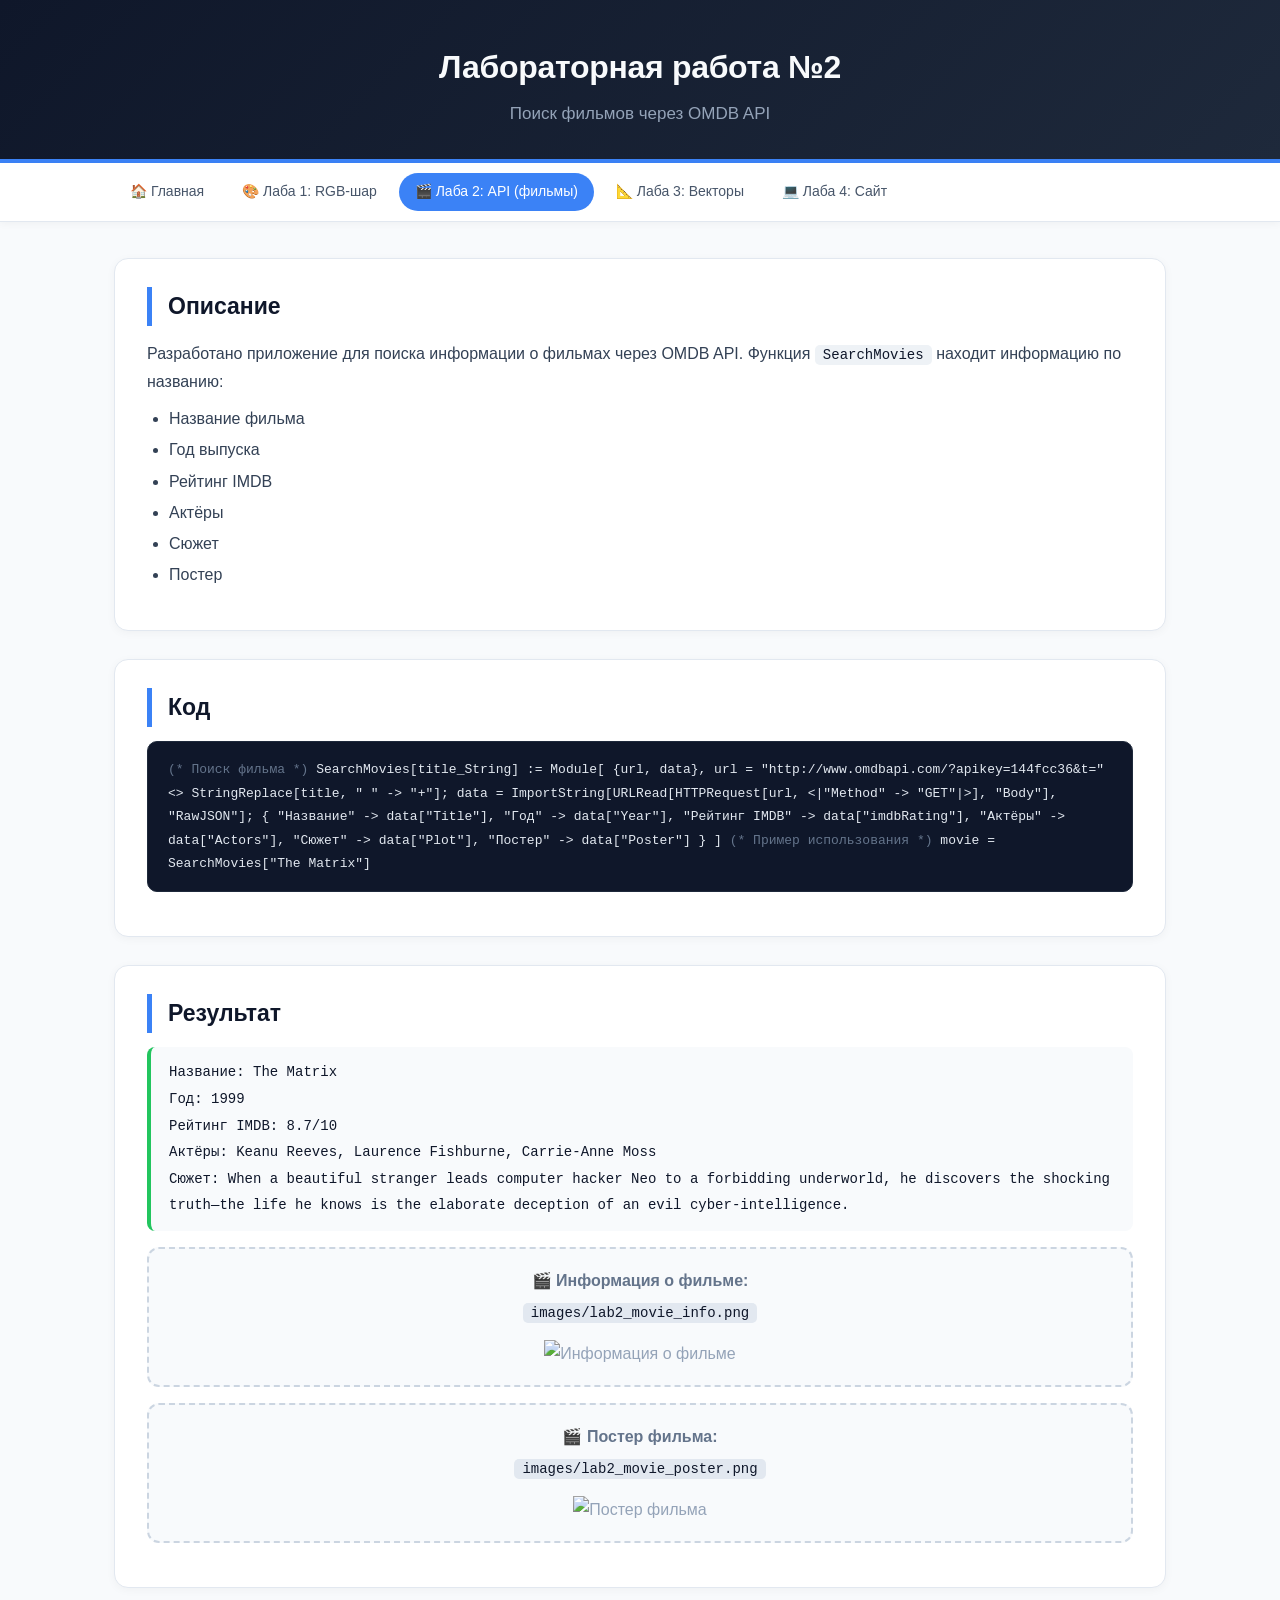
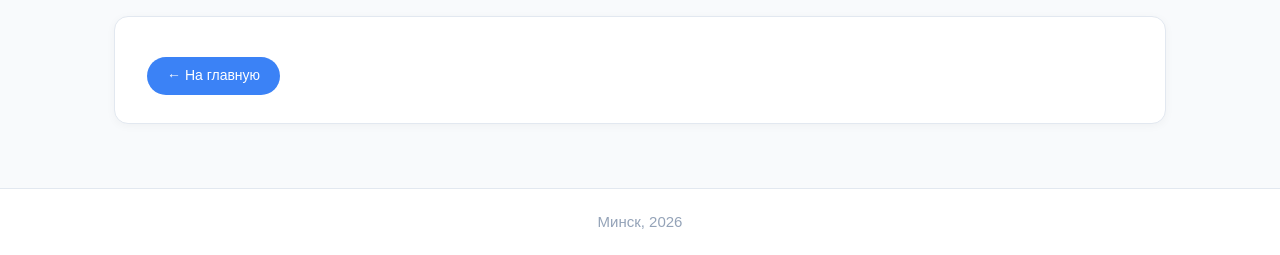
==== lab2.html @ f2b125ef "Add files via upload" ====
<!DOCTYPE html>
<html lang="ru">
<head>
    <meta charset="UTF-8" />
    <meta name="viewport" content="width=device-width, initial-scale=1.0" />
    <title>Лаба 2 — API фильмы</title>
    <link rel="stylesheet" href="style.css" />
</head>
<body>

    <header>
        <div class="container">
            <h1>Лабораторная работа №2</h1>
            <p class="subtitle">Поиск фильмов через OMDB API</p>
        </div>
    </header>

    <nav>
        <div class="container">
            <a href="index.html">🏠 Главная</a>
            <a href="lab1.html">🎨 Лаба 1: RGB-шар</a>
            <a href="lab2.html" class="active">🎬 Лаба 2: API (фильмы)</a>
            <a href="lab3.html">📐 Лаба 3: Векторы</a>
            <a href="lab4.html">💻 Лаба 4: Сайт</a>
        </div>
    </nav>

    <main>
        <div class="container">

            <section>
                <h2>Описание</h2>
                <p>
                    Разработано приложение для поиска информации о фильмах через OMDB API.
                    Функция <code>SearchMovies</code> находит информацию по названию:
                </p>
                <ul>
                    <li>Название фильма</li>
                    <li>Год выпуска</li>
                    <li>Рейтинг IMDB</li>
                    <li>Актёры</li>
                    <li>Сюжет</li>
                    <li>Постер</li>
                </ul>
            </section>

            <section>
                <h2>Код</h2>
                <div class="code-block">
                    <span class="comment">(* Поиск фильма *)</span>
                    SearchMovies[title_String] := Module[
                      {url, data},
                      url = "http://www.omdbapi.com/?apikey=144fcc36&t=" <> StringReplace[title, " " -> "+"];
                      data = ImportString[URLRead[HTTPRequest[url, &lt;|"Method" -> "GET"|&gt;], "Body"], "RawJSON"];
                      {
                        "Название" -> data["Title"],
                        "Год" -> data["Year"],
                        "Рейтинг IMDB" -> data["imdbRating"],
                        "Актёры" -> data["Actors"],
                        "Сюжет" -> data["Plot"],
                        "Постер" -> data["Poster"]
                      }
                    ]

                    <span class="comment">(* Пример использования *)</span>
                    movie = SearchMovies["The Matrix"]
                </div>
            </section>

            <section>
                <h2>Результат</h2>

                <div class="result-block">
                    Название: The Matrix<br />
                    Год: 1999<br />
                    Рейтинг IMDB: 8.7/10<br />
                    Актёры: Keanu Reeves, Laurence Fishburne, Carrie-Anne Moss<br />
                    Сюжет: When a beautiful stranger leads computer hacker Neo to a forbidding underworld, he discovers the shocking truth—the life he knows is the elaborate deception of an evil cyber-intelligence.
                </div>

                <!-- СЮДА ВСТАВЬ КАРТИНКУ! -->
                <div class="image-placeholder">
                    <p>🎬 <strong>Информация о фильме:</strong></p>
                    <p><code>images/lab2_movie_info.png</code></p>
                    <img src="images/lab2_movie_info.png" alt="Информация о фильме" style="max-width:100%; margin-top:10px;" />
                </div>


                <div class="image-placeholder">
                    <p>🎬 <strong>Постер фильма:</strong></p>
                    <p><code>images/lab2_movie_poster.png</code></p>
                    <img src="images/lab2_movie_poster.png" alt="Постер фильма" style="max-width:100%; margin-top:10px;" />
                </div>
            </section>

            <section>
                <a href="index.html" class="btn">← На главную</a>
            </section>

        </div>
    </main>

    <footer>
        <div class="container">
            <p>Минск, 2026</p>
        </div>
    </footer>

</body>
</html>
---- style.css ----
/* ============================================================
   БАЗОВЫЕ СТИЛИ
   ============================================================ */

* {
    margin: 0;
    padding: 0;
    box-sizing: border-box;
}

body {
    font-family: 'Segoe UI', -apple-system, BlinkMacSystemFont, sans-serif;
    background: #f8fafc;
    color: #0f172a;
    line-height: 1.7;
}

.container {
    max-width: 1100px;
    margin: 0 auto;
    padding: 0 24px;
}

/* ============================================================
   ШАПКА
   ============================================================ */

header {
    background: linear-gradient(135deg, #0f172a 0%, #1e293b 100%);
    color: #f8fafc;
    padding: 40px 0 30px;
    text-align: center;
    border-bottom: 4px solid #3b82f6;
}

header h1 {
    font-size: 32px;
    font-weight: 700;
    letter-spacing: -0.3px;
}

header .subtitle {
    font-size: 17px;
    color: #94a3b8;
    margin-top: 6px;
}

/* ============================================================
   НАВИГАЦИЯ
   ============================================================ */

nav {
    background: #ffffff;
    border-bottom: 1px solid #e2e8f0;
    padding: 10px 0;
    box-shadow: 0 2px 8px rgba(0,0,0,0.04);
    position: sticky;
    top: 0;
    z-index: 10;
}

nav .container {
    display: flex;
    flex-wrap: wrap;
    gap: 6px;
}

nav a {
    padding: 7px 16px;
    border-radius: 30px;
    color: #475569;
    text-decoration: none;
    font-size: 14px;
    font-weight: 500;
    transition: all 0.2s;
}

nav a:hover {
    background: #e2e8f0;
    color: #0f172a;
}

nav a.active {
    background: #3b82f6;
    color: #ffffff;
}

nav a.active:hover {
    background: #2563eb;
}

/* ============================================================
   ОСНОВНОЙ КОНТЕНТ
   ============================================================ */

main {
    padding: 36px 0;
}

section {
    background: #ffffff;
    border-radius: 14px;
    padding: 28px 32px;
    margin-bottom: 28px;
    box-shadow: 0 2px 10px rgba(0,0,0,0.04);
    border: 1px solid #e2e8f0;
}

section h2 {
    font-size: 23px;
    font-weight: 700;
    color: #0f172a;
    margin-bottom: 14px;
    border-left: 5px solid #3b82f6;
    padding-left: 16px;
}

section h3 {
    font-size: 18px;
    font-weight: 600;
    color: #1e293b;
    margin: 18px 0 10px;
}

section p {
    margin-bottom: 10px;
    color: #334155;
}

section ul {
    padding-left: 22px;
    margin: 8px 0 14px;
}

section ul li {
    margin-bottom: 4px;
    color: #334155;
}

code {
    background: #eef2f6;
    padding: 2px 8px;
    border-radius: 5px;
    font-size: 14px;
    font-family: 'Courier New', monospace;
    color: #0f172a;
}

/* ============================================================
   БЛОКИ КОДА
   ============================================================ */

.code-block {
    background: #0f172a;
    color: #e2e8f0;
    padding: 16px 20px;
    border-radius: 10px;
    font-family: 'Courier New', monospace;
    font-size: 13px;
    line-height: 1.8;
    overflow-x: auto;
    margin: 10px 0 16px;
    border: 1px solid #1e293b;
}

.code-block .comment {
    color: #64748b;
}

/* ============================================================
   РЕЗУЛЬТАТЫ
   ============================================================ */

.result-block {
    background: #f8fafc;
    border-left: 4px solid #22c55e;
    padding: 12px 18px;
    border-radius: 8px;
    font-family: 'Courier New', monospace;
    font-size: 14px;
    margin: 10px 0 16px;
    line-height: 1.9;
}

/* ============================================================
   КАРТОЧКИ НА ГЛАВНОЙ
   ============================================================ */

.cards {
    display: grid;
    grid-template-columns: repeat(auto-fit, minmax(220px, 1fr));
    gap: 20px;
    margin-top: 8px;
}

.card {
    background: #ffffff;
    border-radius: 14px;
    padding: 22px 20px 26px;
    border: 1px solid #e2e8f0;
    transition: all 0.2s;
    display: flex;
    flex-direction: column;
}

.card:hover {
    border-color: #3b82f6;
    box-shadow: 0 8px 20px rgba(59,130,246,0.08);
    transform: translateY(-2px);
}

.card h3 {
    font-size: 19px;
    font-weight: 700;
    margin-bottom: 8px;
    color: #0f172a;
}

.card p {
    flex: 1;
    color: #475569;
    font-size: 15px;
}

/* ============================================================
   КНОПКИ
   ============================================================ */

.btn {
    display: inline-block;
    padding: 7px 20px;
    background: #3b82f6;
    color: #ffffff;
    border-radius: 30px;
    text-decoration: none;
    font-weight: 500;
    font-size: 14px;
    transition: background 0.2s;
    margin-top: 12px;
    align-self: flex-start;
}

.btn:hover {
    background: #2563eb;
}

/* ============================================================
   МЕСТО ДЛЯ КАРТИНОК
   ============================================================ */

.image-placeholder {
    background: #f8fafc;
    border: 2px dashed #cbd5e1;
    border-radius: 12px;
    padding: 18px 22px;
    margin: 12px 0 16px;
    text-align: center;
    color: #94a3b8;
    transition: all 0.2s;
    min-height: 70px;
}

.image-placeholder:hover {
    border-color: #3b82f6;
    background: #f1f5f9;
}

.image-placeholder p {
    margin-bottom: 4px;
    color: #64748b;
}

.image-placeholder code {
    background: #e2e8f0;
}

.drop-zone {
    border: 2px dashed #94a3b8;
    border-radius: 10px;
    padding: 28px;
    margin: 10px 0;
    color: #64748b;
    font-size: 14px;
    background: #ffffff;
}

/* ============================================================
   ГЕРОЙ (ГЛАВНАЯ)
   ============================================================ */

.hero {
    text-align: center;
    padding: 16px 28px 26px;
}

.hero h2 {
    font-size: 27px;
    border-left: none;
    padding-left: 0;
}

.hero ul {
    display: inline-block;
    text-align: left;
    padding-left: 0;
    list-style: none;
}

.hero ul li {
    padding: 4px 0;
    font-size: 17px;
}

.feature-list {
    display: inline-block;
    text-align: left;
    padding-left: 0;
    list-style: none;
}

.feature-list li {
    padding: 4px 0;
    font-size: 17px;
}

/* ============================================================
   ПОДВАЛ
   ============================================================ */

footer {
    background: #ffffff;
    border-top: 1px solid #e2e8f0;
    padding: 20px 0;
    text-align: center;
    color: #94a3b8;
    font-size: 15px;
}

/* ============================================================
   АДАПТИВНОСТЬ
   ============================================================ */

@media (max-width: 640px) {
    header h1 {
        font-size: 22px;
    }
    section {
        padding: 18px 16px;
    }
    nav .container {
        gap: 4px;
        justify-content: center;
    }
    nav a {
        font-size: 12px;
        padding: 5px 12px;
    }
    .cards {
        grid-template-columns: 1fr;
    }
    .code-block {
        font-size: 11px;
        padding: 12px 14px;
    }
}
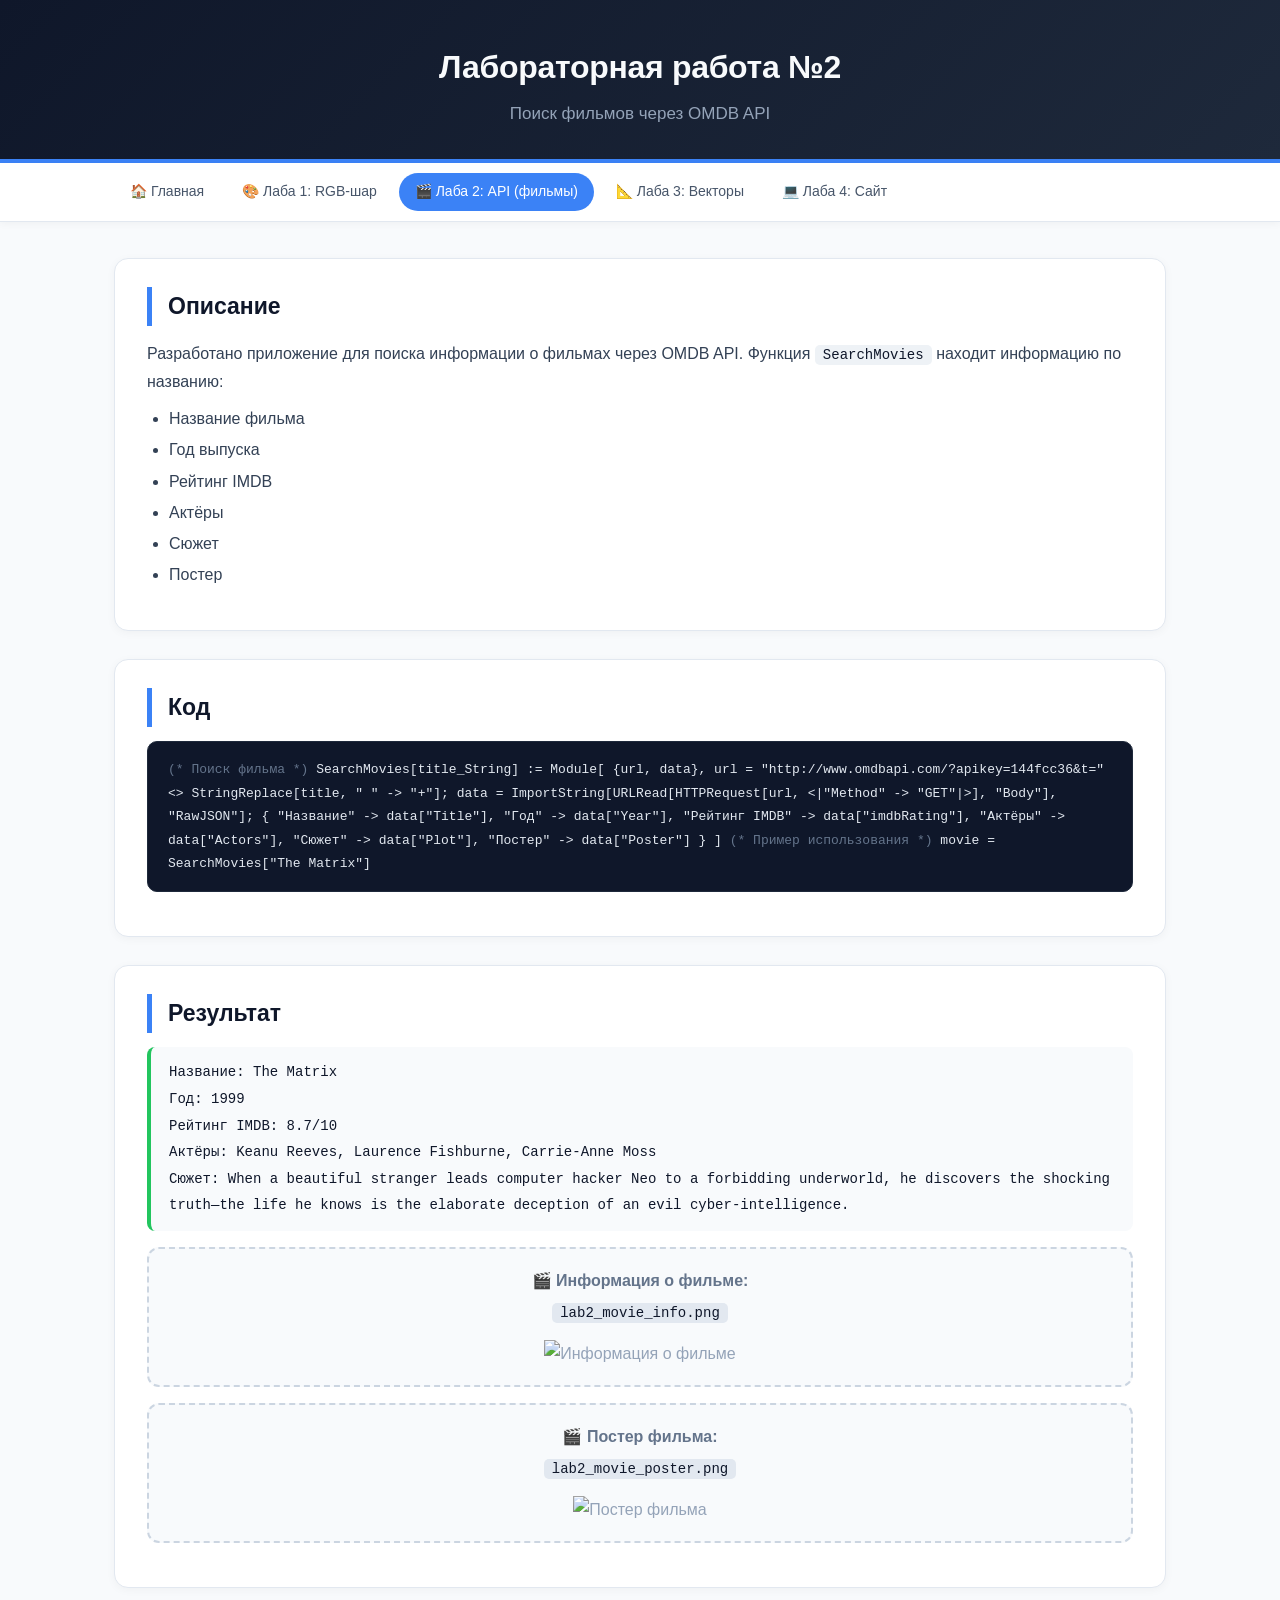
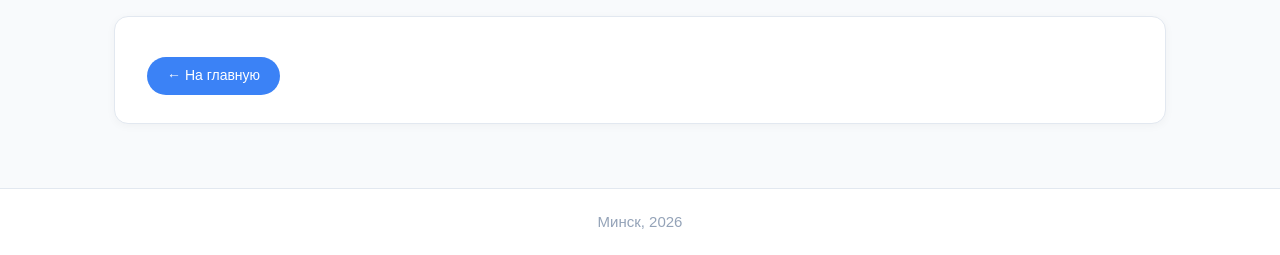
==== commit fc159e59: "lab2.html" ====
--- a/lab2.html
+++ b/lab2.html
@@ -81,15 +81,15 @@
                 <!-- СЮДА ВСТАВЬ КАРТИНКУ! -->
                 <div class="image-placeholder">
                     <p>🎬 <strong>Информация о фильме:</strong></p>
-                    <p><code>images/lab2_movie_info.png</code></p>
-                    <img src="images/lab2_movie_info.png" alt="Информация о фильме" style="max-width:100%; margin-top:10px;" />
+                    <p><code>lab2_movie_info.png</code></p>
+                    <img src="lab2_movie_info.png" alt="Информация о фильме" style="max-width:100%; margin-top:10px;" />
                 </div>
 
 
                 <div class="image-placeholder">
                     <p>🎬 <strong>Постер фильма:</strong></p>
-                    <p><code>images/lab2_movie_poster.png</code></p>
-                    <img src="images/lab2_movie_poster.png" alt="Постер фильма" style="max-width:100%; margin-top:10px;" />
+                    <p><code>lab2_movie_poster.png</code></p>
+                    <img src="lab2_movie_poster.png" alt="Постер фильма" style="max-width:100%; margin-top:10px;" />
                 </div>
             </section>
 
@@ -107,4 +107,4 @@
     </footer>
 
 </body>
-</html>+</html>
